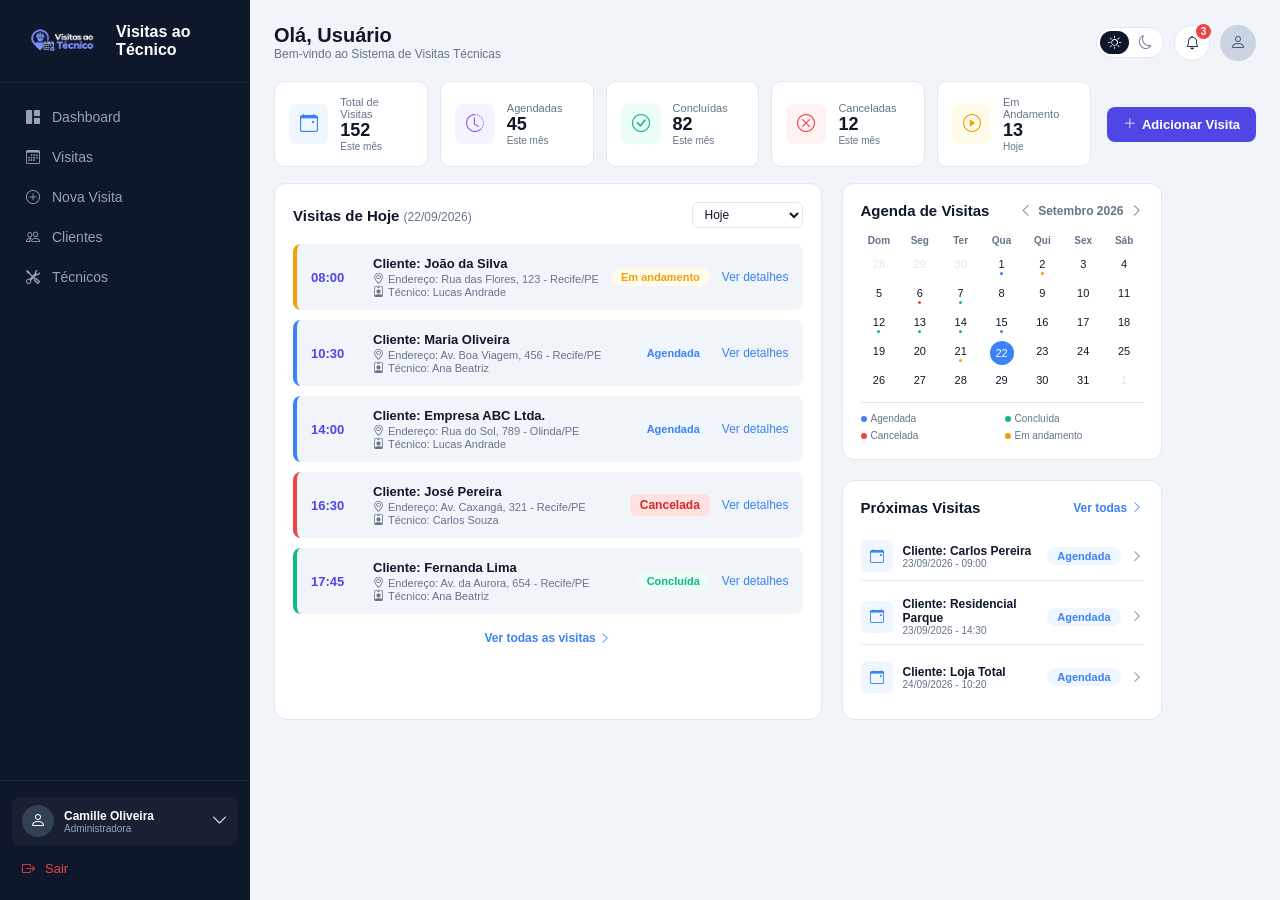
==== index.html @ baa8d4c4 "Interface do sistema de vistas técnicas" ====
<!DOCTYPE html>
<html lang="pt-BR">
<head>
  <meta charset="UTF-8">
  <meta name="viewport" content="width=device-width, initial-scale=1.0">
  <title>Visitas ao Técnico - Dashboard</title>
  
  <!-- Bootstrap Icons CDN -->
  <link rel="stylesheet" href="https://cdn.jsdelivr.net/npm/bootstrap-icons@1.11.3/font/bootstrap-icons.min.css">
  <link rel="stylesheet" href="style.css">
</head>
<body class="dashboard-body">

  <!-- Cortina para fechar sidebar no celular -->
  <div class="sidebar-backdrop" id="sidebarBackdrop"></div>

  <!-- Menu Lateral -->
  <aside class="sidebar" id="mainSidebar">
    <div class="sidebar-brand">
      <!-- COLOQUE SUA LOGO AQUI (Ajuste o src para o caminho da sua imagem) -->
      <img src="img/logo (2).png" alt="Logo" class="sidebar-logo-img" onerror="this.style.display='none'; document.getElementById('sidebar-fallback').style.display='inline-block';">
      <i id="sidebar-fallback" class="bi bi-shield-check brand-fallback-icon" style="display:none;"></i>
      <span>Visitas ao Técnico</span>
    </div>

    <nav class="sidebar-menu">
    <!-- Link para o Dashboard / Tela Inicial -->
    <a href="index.html" class="menu-item">
      <i class="bi bi-grid-1x2-fill"></i> Dashboard
    </a>
    
    <!-- Link para Detalhes / Lista de Visitas -->
    <a href="visitas.html" class="menu-item">
      <i class="bi bi-calendar3"></i> Visitas
    </a>
    
    <!-- Link para Nova Visita -->
    <a href="nova-visita.html" class="menu-item">
      <i class="bi bi-plus-circle"></i> Nova Visita
    </a>
    
    <!-- Demais links (defina # se ainda não tiver a página criada) -->
    <a href="visitas.html" class="menu-item">
      <i class="bi bi-people"></i> Clientes
    </a>
    <a href="visitas.html" class="menu-item">
      <i class="bi bi-tools"></i> Técnicos
    </a>
  </nav>

  
    <div class="sidebar-footer">
      <div class="profile-card" id="userProfileBtn">
        <div class="user-avatar"><i class="bi bi-person"></i></div>
        <div class="user-details">
          <span class="user-name">Camille Oliveira</span>
          <span class="user-role">Administradora</span>
        </div>
        <i class="bi bi-chevron-down chevron"></i>
      </div>

      <a href="login.html" class="btn-logout">
        <i class="bi bi-box-arrow-right"></i> Sair
      </a>
    </div>
  </aside>

  <!-- Conteúdo Principal -->
  <main class="page-content">
    
    <!-- Topbar -->
    <header class="topbar">
      <div class="topbar-left">
        <button class="btn-menu-toggle" id="btnToggleSidebar">
          <i class="bi bi-list"></i>
        </button>
        <div>
          <h1 class="page-title">Olá, Usuário</h1>
          <p class="page-subtitle">Bem-vindo ao Sistema de Visitas Técnicas</p>
        </div>
      </div>

      <div class="topbar-right">
        <!-- Switch de Tema -->
        <div class="theme-switcher">
          <button class="theme-btn active" id="btnThemeLight" title="Modo Claro">
            <i class="bi bi-sun"></i>
          </button>
          <button class="theme-btn" id="btnThemeDark" title="Modo Escuro">
            <i class="bi bi-moon"></i>
          </button>
        </div>

        <!-- Notificações -->
        <button class="btn-icon notification-btn" title="Notificações">
          <i class="bi bi-bell"></i>
          <span class="dot-badge">3</span>
        </button>

        <!-- Avatar Topo -->
        <div class="header-avatar">
          <i class="bi bi-person"></i>
        </div>
      </div>
    </header>

    <!-- Indicadores KPI -->
    <section class="kpi-row">
      <div class="kpi-cards">
        <div class="kpi-card">
          <div class="kpi-icon icon-blue"><i class="bi bi-calendar-event"></i></div>
          <div class="kpi-info">
            <span class="title">Total de Visitas</span>
            <span class="number">152</span>
            <span class="period">Este mês</span>
          </div>
        </div>

        <div class="kpi-card">
          <div class="kpi-icon icon-purple"><i class="bi bi-clock-history"></i></div>
          <div class="kpi-info">
            <span class="title">Agendadas</span>
            <span class="number">45</span>
            <span class="period">Este mês</span>
          </div>
        </div>

        <div class="kpi-card">
          <div class="kpi-icon icon-green"><i class="bi bi-check-circle"></i></div>
          <div class="kpi-info">
            <span class="title">Concluídas</span>
            <span class="number">82</span>
            <span class="period">Este mês</span>
          </div>
        </div>

        <div class="kpi-card">
          <div class="kpi-icon icon-red"><i class="bi bi-x-circle"></i></div>
          <div class="kpi-info">
            <span class="title">Canceladas</span>
            <span class="number">12</span>
            <span class="period">Este mês</span>
          </div>
        </div>

        <div class="kpi-card">
          <div class="kpi-icon icon-amber"><i class="bi bi-play-circle"></i></div>
          <div class="kpi-info">
            <span class="title">Em Andamento</span>
            <span class="number">13</span>
            <span class="period">Hoje</span>
          </div>
        </div>
      </div>

    <!-- Depois (Pronto para navegar): -->
     <a href="nova-visita.html" class="btn-primary-action" style="text-decoration: none;">
       <i class="bi bi-plus-lg"></i> Adicionar Visita
     </a>

    <!-- Painéis do Dashboard -->
    <div class="dashboard-content">
      
      <!-- Visitas de Hoje -->
      <section class="card-panel visits-panel">
        <div class="panel-header">
          <h2>Visitas de Hoje <span class="date-highlight" id="currentDateLabel">(22/09/2026)</span></h2>
          <select class="select-filter" id="periodFilter">
            <option value="hoje">Hoje</option>
            <option value="amanha">Amanhã</option>
            <option value="semana">Esta Semana</option>
          </select>
        </div>

        <div class="visit-items">
          <!-- Item 1 -->
          <div class="visit-card border-amber">
            <div class="time">08:00</div>
            <div class="info">
              <h3><strong>Cliente:</strong> João da Silva</h3>
              <p><i class="bi bi-geo-alt"></i> Endereço: Rua das Flores, 123 - Recife/PE</p>
              <p><i class="bi bi-person-badge"></i> Técnico: Lucas Andrade</p>
            </div>
            <div class="action-box">
              <span class="tag tag-amber">Em andamento</span>
              <a href="detalhes-visita.html?cliente=João da Silva&tecnico=Lucas Andrade&endereco=Rua das Flores, 123 - Recife/PE" class="btn-detail" style="text-decoration:none;">Ver detalhes</a>
            </div>
          </div>

          <!-- Item 2 -->
          <div class="visit-card border-blue">
            <div class="time">10:30</div>
            <div class="info">
              <h3><strong>Cliente:</strong> Maria Oliveira</h3>
              <p><i class="bi bi-geo-alt"></i> Endereço: Av. Boa Viagem, 456 - Recife/PE</p>
              <p><i class="bi bi-person-badge"></i> Técnico: Ana Beatriz</p>
            </div>
            <div class="action-box">
              <span class="tag tag-blue">Agendada</span>
              <a href="detalhes-visita.html?cliente=Maria Oliveira&tecnico=Ana Beatriz&endereco=Av. Boa Viagem, 456 - Recife/PE" class="btn-detail" style="text-decoration:none;">Ver detalhes</a>
            </div>
          </div>

          <!-- Item 3 -->
          <div class="visit-card border-blue">
            <div class="time">14:00</div>
            <div class="info">
              <h3><strong>Cliente:</strong> Empresa ABC Ltda.</h3>
              <p><i class="bi bi-geo-alt"></i> Endereço: Rua do Sol, 789 - Olinda/PE</p>
              <p><i class="bi bi-person-badge"></i> Técnico: Lucas Andrade</p>
            </div>
            <div class="action-box">
              <span class="tag tag-blue">Agendada</span>
              <a href="detalhes-visita.html?cliente=Empresa ABC Ltda.&tecnico=Lucas Andrade&endereco=Rua do Sol, 789 - Olinda/PE" class="btn-detail" style="text-decoration:none;">Ver detalhes</a>
            </div>
          </div>

          <!-- Item 4 -->
          <div class="visit-card border-red">
            <div class="time">16:30</div>
            <div class="info">
              <h3><strong>Cliente:</strong> José Pereira</h3>
              <p><i class="bi bi-geo-alt"></i> Endereço: Av. Caxangá, 321 - Recife/PE</p>
              <p><i class="bi bi-person-badge"></i> Técnico: Carlos Souza</p>
            </div>
            <div class="action-box">
              <span class="tag tag-red">Cancelada</span>
              <a href="detalhes-visita.html?cliente=José Pereira&tecnico=Carlos Souza&endereco=Av. Caxangá, 321 - Recife/PE" class="btn-detail" style="text-decoration:none;">Ver detalhes</a>
            </div>
          </div>

          <!-- Item 5 -->
          <div class="visit-card border-green">
            <div class="time">17:45</div>
            <div class="info">
              <h3><strong>Cliente:</strong> Fernanda Lima</h3>
              <p><i class="bi bi-geo-alt"></i> Endereço: Av. da Aurora, 654 - Recife/PE</p>
              <p><i class="bi bi-person-badge"></i> Técnico: Ana Beatriz</p>
            </div>
            <div class="action-box">
              <span class="tag tag-green">Concluída</span>
              <a href="detalhes-visita.html?cliente=Fernanda Lima&tecnico=Ana Beatriz&endereco=Av. da Aurora, 654 - Recife/PE" class="btn-detail" style="text-decoration:none;">Ver detalhes</a>
            </div>
          </div>
        </div>

        <div class="panel-footer">
          <a href="#" class="link-more">Ver todas as visitas <i class="bi bi-chevron-right"></i></a>
        </div>
      </section>

      <!-- Coluna Direita (Agenda & Próximas Visitas) -->
      <aside class="right-column">
        
        <!-- Agenda -->
        <div class="card-panel calendar-panel">
          <div class="panel-header">
            <h2>Agenda de Visitas</h2>
            <div class="calendar-controls">
              <button class="btn-arrow"><i class="bi bi-chevron-left"></i></button>
              <span>Setembro 2026</span>
              <button class="btn-arrow"><i class="bi bi-chevron-right"></i></button>
            </div>
          </div>

          <div class="mini-calendar">
            <div class="cal-head">Dom</div><div class="cal-head">Seg</div><div class="cal-head">Ter</div><div class="cal-head">Qua</div><div class="cal-head">Qui</div><div class="cal-head">Sex</div><div class="cal-head">Sáb</div>

            <div class="cal-day muted">28</div><div class="cal-day muted">29</div><div class="cal-day muted">30</div>
            <div class="cal-day">1<span class="dot blue"></span></div>
            <div class="cal-day">2<span class="dot amber"></span></div>
            <div class="cal-day">3<span class="dot purple"></span></div>
            <div class="cal-day">4<span class="dot purple"></span></div>

            <div class="cal-day">5</div>
            <div class="cal-day">6<span class="dot red"></span></div>
            <div class="cal-day">7<span class="dot green"></span></div>
            <div class="cal-day">8</div><div class="cal-day">9</div><div class="cal-day">10</div><div class="cal-day">11</div>

            <div class="cal-day">12<span class="dot green"></span></div>
            <div class="cal-day">13<span class="dot green"></span></div>
            <div class="cal-day">14<span class="dot green"></span></div>
            <div class="cal-day">15<span class="dot blue"></span></div>
            <div class="cal-day">16</div><div class="cal-day">17</div><div class="cal-day">18</div>

            <div class="cal-day">19</div><div class="cal-day">20</div>
            <div class="cal-day">21<span class="dot amber"></span></div>
            <div class="cal-day active">22</div>
            <div class="cal-day">23</div><div class="cal-day">24</div><div class="cal-day">25</div>

            <div class="cal-day">26</div><div class="cal-day">27</div><div class="cal-day">28</div><div class="cal-day">29</div><div class="cal-day">30</div><div class="cal-day">31</div>
            <div class="cal-day muted">1</div>
          </div>

          <div class="calendar-legend">
            <span><i class="legend-icon blue"></i> Agendada</span>
            <span><i class="legend-icon green"></i> Concluída</span>
            <span><i class="legend-icon red"></i> Cancelada</span>
            <span><i class="legend-icon amber"></i> Em andamento</span>
          </div>
        </div>

        <!-- Próximas Visitas -->
        <div class="card-panel next-visits-panel">
          <div class="panel-header">
            <h2>Próximas Visitas</h2>
            <a href="#" class="link-sm">Ver todas <i class="bi bi-chevron-right"></i></a>
          </div>

          <div class="next-items">
            <div class="next-item">
              <div class="item-icon"><i class="bi bi-calendar-event"></i></div>
              <div class="item-details">
                <h4><strong>Cliente:</strong> Carlos Pereira</h4>
                <p>23/09/2026 - 09:00</p>
              </div>
              <span class="tag tag-blue">Agendada</span>
              <i class="bi bi-chevron-right item-arrow"></i>
            </div>

            <div class="next-item">
              <div class="item-icon"><i class="bi bi-calendar-event"></i></div>
              <div class="item-details">
                <h4><strong>Cliente:</strong> Residencial Parque</h4>
                <p>23/09/2026 - 14:30</p>
              </div>
              <span class="tag tag-blue">Agendada</span>
              <i class="bi bi-chevron-right item-arrow"></i>
            </div>

            <div class="next-item">
              <div class="item-icon"><i class="bi bi-calendar-event"></i></div>
              <div class="item-details">
                <h4><strong>Cliente:</strong> Loja Total</h4>
                <p>24/09/2026 - 10:20</p>
              </div>
              <span class="tag tag-blue">Agendada</span>
              <i class="bi bi-chevron-right item-arrow"></i>
            </div>
          </div>
        </div>

      </aside>

    </div>
  </main>

  <script src="script.js"></script>
</body>
</html>
---- style.css ----
* {
  margin: 0;
  padding: 0;
  box-sizing: border-box;
  font-family: -apple-system, BlinkMacSystemFont, "Segoe UI", Roboto, Helvetica, Arial, sans-serif;
}

:root {
  --bg-page: #f1f5f9;
  --bg-card: #ffffff;
  --text-main: #0f172a;
  --text-sub: #64748b;
  --border-color: #e2e8f0;

  --sidebar-bg: #0f172a;
  --sidebar-text: #94a3b8;
  --sidebar-active: #4f46e5;

  --primary-color: #4f46e5;
  --primary-hover: #4338ca;

  /* Status e Ações */
  --blue: #3b82f6;
  --bg-blue: #eff6ff;
  --green: #10b981;
  --bg-green: #ecfdf5;
  --amber: #f59e0b;
  --bg-amber: #fffbeb;
  --red: #ef4444;
  --bg-red: #fef2f2;
  --purple: #8b5cf6;
  --bg-purple: #f5f3ff;
}

body.dark-mode {
  --bg-page: #0b0f19;
  --bg-card: #151e32;
  --text-main: #f8fafc;
  --text-sub: #94a3b8;
  --border-color: #26334d;

  --bg-blue: #1e293b;
  --bg-green: #14382c;
  --bg-amber: #3d2f13;
  --bg-red: #3b1919;
  --bg-purple: #2b1f47;
}

body {
  background-color: var(--bg-page);
  color: var(--text-main);
  transition: background-color 0.2s;
}

/* ==========================================================================
   ESTILOS DE LOGO (Configuração da sua imagem)
   ========================================================================== */
.brand-logo,
.sidebar-logo-img {
  max-height: 42px;
  width: auto;
  object-fit: contain;
}

.brand-fallback-icon {
  font-size: 32px;
  color: #818cf8;
}

/* ==========================================================================
   TELA DE LOGIN
   ========================================================================== */
.login-body {
  min-height: 100vh;
  background: #090d16;
  display: flex;
  align-items: center;
  justify-content: center;
  padding: 16px;
}

.login-wrapper {
  display: grid;
  grid-template-columns: 1fr 1fr;
  max-width: 900px;
  width: 100%;
  background: #0f172a;
  border-radius: 16px;
  overflow: hidden;
  border: 1px solid #1e293b;
  box-shadow: 0 20px 40px rgba(0, 0, 0, 0.4);
}

.login-banner {
  padding: 40px;
  background: #090e1a;
  color: #ffffff;
  display: flex;
  flex-direction: column;
  justify-content: center;
}

.brand-logo-container {
  display: flex;
  align-items: center;
  gap: 12px;
  margin-bottom: 8px;
}

.brand-logo-container h1 {
  font-size: 24px;
  font-weight: 700;
}

.brand-desc {
  color: #94a3b8;
  font-size: 14px;
  margin-bottom: 32px;
}

.login-features {
  list-style: none;
  display: flex;
  flex-direction: column;
  gap: 16px;
}

.login-features li {
  display: flex;
  align-items: center;
  gap: 12px;
  color: #cbd5e1;
  font-size: 14px;
}

.login-features i {
  color: #818cf8;
  font-size: 18px;
}

.login-box {
  padding: 40px;
  background: #141e33;
  display: flex;
  flex-direction: column;
  justify-content: center;
}

.login-box h2 {
  color: #ffffff;
  font-size: 24px;
  margin-bottom: 4px;
}

.login-box .subtitle {
  color: #94a3b8;
  font-size: 13px;
  margin-bottom: 24px;
}

.field-group {
  position: relative;
  margin-bottom: 16px;
}

.field-icon {
  position: absolute;
  left: 14px;
  top: 50%;
  transform: translateY(-50%);
  color: #64748b;
  font-size: 18px;
}

.field-group input {
  width: 100%;
  padding: 12px 16px 12px 42px;
  background: #0f172a;
  border: 1px solid #26334d;
  border-radius: 8px;
  color: #ffffff;
  font-size: 14px;
  outline: none;
}

.field-group input:focus {
  border-color: #6366f1;
}

.btn-toggle-pass {
  position: absolute;
  right: 12px;
  top: 50%;
  transform: translateY(-50%);
  background: none;
  border: none;
  color: #64748b;
  cursor: pointer;
  font-size: 16px;
}

.btn-submit {
  width: 100%;
  padding: 12px;
  background: #6366f1;
  color: #ffffff;
  border: none;
  border-radius: 8px;
  font-weight: 600;
  font-size: 15px;
  cursor: pointer;
  margin-top: 8px;
}

.btn-submit:hover {
  background: #4f46e5;
}

.form-links {
  text-align: center;
  margin-top: 20px;
}

.forgot-link {
  color: #818cf8;
  font-size: 13px;
  text-decoration: none;
}

.forgot-link:hover {
  text-decoration: underline;
}

/* ==========================================================================
   DASHBOARD - LAYOUT & SIDEBAR
   ========================================================================== */
.dashboard-body {
  display: flex;
  min-height: 100vh;
}

.sidebar {
  width: 250px;
  background: var(--sidebar-bg);
  color: #ffffff;
  position: fixed;
  top: 0;
  bottom: 0;
  left: 0;
  display: flex;
  flex-direction: column;
  z-index: 100;
  transition: transform 0.25s ease;
}

.sidebar-brand {
  padding: 20px;
  display: flex;
  align-items: center;
  gap: 12px;
  font-weight: 700;
  font-size: 16px;
  border-bottom: 1px solid rgba(255, 255, 255, 0.05);
}

.sidebar-menu {
  flex: 1;
  padding: 16px 12px;
  display: flex;
  flex-direction: column;
  gap: 4px;
}

.menu-item {
  display: flex;
  align-items: center;
  gap: 12px;
  padding: 10px 14px;
  color: var(--sidebar-text);
  text-decoration: none;
  border-radius: 8px;
  font-size: 14px;
  font-weight: 500;
}

.menu-item:hover {
  background: #1e293b;
  color: #ffffff;
}

.menu-item.active {
  background: var(--sidebar-active);
  color: #ffffff;
}

.sidebar-footer {
  padding: 16px 12px;
  border-top: 1px solid rgba(255, 255, 255, 0.05);
}

.profile-card {
  display: flex;
  align-items: center;
  gap: 10px;
  padding: 8px 10px;
  background: rgba(255, 255, 255, 0.04);
  border-radius: 8px;
  cursor: pointer;
  margin-bottom: 8px;
}

.user-avatar {
  width: 32px;
  height: 32px;
  border-radius: 50%;
  background: #334155;
  display: flex;
  align-items: center;
  justify-content: center;
}

.user-details {
  flex: 1;
  display: flex;
  flex-direction: column;
}

.user-name {
  font-size: 12px;
  font-weight: 600;
}

.user-role {
  font-size: 10px;
  color: #94a3b8;
}

.btn-logout {
  display: flex;
  align-items: center;
  gap: 10px;
  padding: 8px 10px;
  color: #ef4444;
  text-decoration: none;
  font-size: 13px;
  border-radius: 6px;
}

/* ==========================================================================
   CONTEÚDO PRINCIPAL
   ========================================================================== */
.page-content {
  margin-left: 250px;
  flex: 1;
  padding: 24px;
  display: flex;
  flex-direction: column;
  gap: 20px;
}

/* Topbar */
.topbar {
  display: flex;
  justify-content: space-between;
  align-items: center;
}

.topbar-left {
  display: flex;
  align-items: center;
  gap: 12px;
}

.btn-menu-toggle {
  display: none;
  background: none;
  border: none;
  font-size: 24px;
  color: var(--text-main);
  cursor: pointer;
}

.page-title {
  font-size: 20px;
  font-weight: 700;
}

.page-subtitle {
  font-size: 12px;
  color: var(--text-sub);
}

.topbar-right {
  display: flex;
  align-items: center;
  gap: 10px;
}

.theme-switcher {
  background: var(--bg-card);
  border: 1px solid var(--border-color);
  padding: 3px;
  border-radius: 20px;
  display: flex;
  gap: 2px;
}

.theme-btn {
  background: none;
  border: none;
  padding: 4px 8px;
  border-radius: 14px;
  color: var(--text-sub);
  cursor: pointer;
}

.theme-btn.active {
  background: var(--sidebar-bg);
  color: #ffffff;
}

.btn-icon {
  background: var(--bg-card);
  border: 1px solid var(--border-color);
  width: 36px;
  height: 36px;
  border-radius: 50%;
  display: flex;
  align-items: center;
  justify-content: center;
  color: var(--text-main);
  position: relative;
  cursor: pointer;
}

.dot-badge {
  position: absolute;
  top: -2px;
  right: -2px;
  background: #ef4444;
  color: #ffffff;
  font-size: 10px;
  width: 15px;
  height: 15px;
  border-radius: 50%;
  display: flex;
  align-items: center;
  justify-content: center;
  font-weight: bold;
}

.header-avatar {
  width: 36px;
  height: 36px;
  border-radius: 50%;
  background: #cbd5e1;
  display: flex;
  align-items: center;
  justify-content: center;
  color: #475569;
}

/* Cards KPI */
.kpi-row {
  display: flex;
  align-items: center;
  justify-content: space-between;
  gap: 16px;
  flex-wrap: wrap;
}

.kpi-cards {
  display: flex;
  gap: 12px;
  flex: 1;
  flex-wrap: wrap;
}

.kpi-card {
  background: var(--bg-card);
  border: 1px solid var(--border-color);
  border-radius: 10px;
  padding: 14px;
  display: flex;
  align-items: center;
  gap: 12px;
  flex: 1;
  min-width: 150px;
}

.kpi-icon {
  width: 40px;
  height: 40px;
  border-radius: 8px;
  display: flex;
  align-items: center;
  justify-content: center;
  font-size: 18px;
}

.icon-blue { background: var(--bg-blue); color: var(--blue); }
.icon-purple { background: var(--bg-purple); color: var(--purple); }
.icon-green { background: var(--bg-green); color: var(--green); }
.icon-red { background: var(--bg-red); color: var(--red); }
.icon-amber { background: var(--bg-amber); color: var(--amber); }

.kpi-info {
  display: flex;
  flex-direction: column;
}

.kpi-info .title { font-size: 11px; color: var(--text-sub); }
.kpi-info .number { font-size: 18px; font-weight: 700; }
.kpi-info .period { font-size: 10px; color: var(--text-sub); }

.btn-primary-action {
  background: var(--primary-color);
  color: #ffffff;
  border: none;
  padding: 10px 16px;
  border-radius: 8px;
  font-weight: 600;
  font-size: 13px;
  display: flex;
  align-items: center;
  gap: 6px;
  cursor: pointer;
  white-space: nowrap;
}

/* Painel principal */
.dashboard-content {
  display: grid;
  grid-template-columns: 1fr 320px;
  gap: 20px;
}

.card-panel {
  background: var(--bg-card);
  border: 1px solid var(--border-color);
  border-radius: 12px;
  padding: 18px;
}

.panel-header {
  display: flex;
  justify-content: space-between;
  align-items: center;
  margin-bottom: 16px;
}

.panel-header h2 {
  font-size: 15px;
  font-weight: 700;
}

.date-highlight {
  font-size: 12px;
  font-weight: 400;
  color: var(--text-sub);
}

.select-filter {
  padding: 4px 8px;
  border-radius: 6px;
  border: 1px solid var(--border-color);
  background: var(--bg-card);
  color: var(--text-main);
  font-size: 12px;
}

/* Lista de Visitas */
.visit-items {
  display: flex;
  flex-direction: column;
  gap: 10px;
}

.visit-card {
  display: flex;
  align-items: center;
  justify-content: space-between;
  padding: 12px 14px;
  background: var(--bg-page);
  border-radius: 8px;
  border-left: 4px solid transparent;
}

.border-amber { border-left-color: var(--amber); }
.border-blue { border-left-color: var(--blue); }
.border-red { border-left-color: var(--red); }
.border-green { border-left-color: var(--green); }

.visit-card .time {
  font-size: 13px;
  font-weight: 700;
  color: var(--primary-color);
  width: 50px;
}

.visit-card .info {
  flex: 1;
  padding: 0 12px;
}

.visit-card .info h3 {
  font-size: 13px;
  margin-bottom: 2px;
}

.visit-card .info p {
  font-size: 11px;
  color: var(--text-sub);
  display: flex;
  align-items: center;
  gap: 4px;
  margin-top: 1px;
}

.action-box {
  display: flex;
  align-items: center;
  gap: 12px;
}

.tag {
  padding: 3px 10px;
  border-radius: 10px;
  font-size: 11px;
  font-weight: 600;
}

.tag-amber { background: var(--bg-amber); color: var(--amber); }
.tag-blue { background: var(--bg-blue); color: var(--blue); }
.tag-red { background: var(--bg-red); color: var(--red); }
.tag-green { background: var(--bg-green); color: var(--green); }

.btn-detail {
  background: none;
  border: none;
  color: var(--blue);
  font-size: 12px;
  cursor: pointer;
}

.panel-footer {
  text-align: center;
  margin-top: 14px;
}

.link-more, .link-sm {
  color: var(--blue);
  text-decoration: none;
  font-size: 12px;
  font-weight: 600;
}

/* Agenda Widget */
.right-column {
  display: flex;
  flex-direction: column;
  gap: 20px;
}

.calendar-controls {
  display: flex;
  align-items: center;
  gap: 6px;
  font-size: 12px;
  font-weight: 600;
  color: var(--text-sub);
}

.btn-arrow {
  background: none;
  border: none;
  color: var(--text-sub);
  cursor: pointer;
}

.mini-calendar {
  display: grid;
  grid-template-columns: repeat(7, 1fr);
  gap: 4px;
  text-align: center;
  margin-bottom: 12px;
}

.cal-head {
  font-size: 10px;
  color: var(--text-sub);
  font-weight: 600;
  padding-bottom: 4px;
}

.cal-day {
  font-size: 11px;
  padding: 4px 0;
  display: flex;
  flex-direction: column;
  align-items: center;
  position: relative;
}

.cal-day.muted { color: var(--border-color); }

.cal-day.active {
  background: var(--blue);
  color: #ffffff;
  border-radius: 50%;
  width: 24px;
  height: 24px;
  margin: 0 auto;
  line-height: 16px;
}

.dot {
  width: 3px;
  height: 3px;
  border-radius: 50%;
  margin-top: 2px;
}

.dot.blue, .legend-icon.blue { background: var(--blue); }
.dot.green, .legend-icon.green { background: var(--green); }
.dot.red, .legend-icon.red { background: var(--red); }
.dot.amber, .legend-icon.amber { background: var(--amber); }

.calendar-legend {
  display: grid;
  grid-template-columns: 1fr 1fr;
  gap: 6px;
  font-size: 10px;
  color: var(--text-sub);
  padding-top: 10px;
  border-top: 1px solid var(--border-color);
}

.calendar-legend span {
  display: flex;
  align-items: center;
  gap: 4px;
}

.legend-icon {
  width: 6px;
  height: 6px;
  border-radius: 50%;
  display: inline-block;
}

/* Próximas Visitas */
.next-items {
  display: flex;
  flex-direction: column;
  gap: 8px;
}

.next-item {
  display: flex;
  align-items: center;
  gap: 10px;
  padding: 8px 0;
  border-bottom: 1px solid var(--border-color);
}

.next-item:last-child { border-bottom: none; }

.item-icon {
  width: 32px;
  height: 32px;
  border-radius: 6px;
  background: var(--bg-blue);
  color: var(--blue);
  display: flex;
  align-items: center;
  justify-content: center;
  font-size: 14px;
}

.item-details { flex: 1; }
.item-details h4 { font-size: 12px; }
.item-details p { font-size: 10px; color: var(--text-sub); }
.item-arrow { font-size: 12px; color: var(--text-sub); }

.sidebar-backdrop {
  display: none;
  position: fixed;
  inset: 0;
  background: rgba(0,0,0,0.5);
  z-index: 90;
}

/* Mobile */
@media (max-width: 900px) {
  .dashboard-content { grid-template-columns: 1fr; }
}

@media (max-width: 768px) {
  .login-wrapper { grid-template-columns: 1fr; }
  .login-banner { display: none; }

  .sidebar { transform: translateX(-100%); }
  .sidebar.open { transform: translateX(0); }
  .sidebar-backdrop.active { display: block; }

  .page-content { margin-left: 0; padding: 16px; }
  .btn-menu-toggle { display: block; }

  .visit-card { flex-direction: column; align-items: flex-start; gap: 8px; }
  .action-box { width: 100%; justify-content: space-between; }
}

/* ==========================================================================
   TELA: NOVA VISITA & FORMULÁRIOS
   ========================================================================== */
.form-section-title {
  font-size: 16px;
  font-weight: 700;
  margin-bottom: 20px;
}

.visit-form {
  display: flex;
  flex-direction: column;
  gap: 16px;
}

.form-row {
  display: grid;
  grid-template-columns: 1fr 1fr;
  gap: 16px;
}

.form-group {
  display: flex;
  flex-direction: column;
  gap: 6px;
}

.form-group.full-width {
  grid-column: 1 / -1;
}

.form-group label {
  font-size: 13px;
  font-weight: 600;
  color: var(--text-main);
  display: flex;
  align-items: center;
  gap: 6px;
}

.form-group label i {
  color: var(--text-sub);
}

.form-group input,
.form-group select,
.form-group textarea {
  width: 100%;
  padding: 10px 14px;
  border-radius: 8px;
  border: 1px solid var(--border-color);
  background-color: var(--bg-card);
  color: var(--text-main);
  font-size: 13px;
  outline: none;
  transition: border-color 0.2s;
}

.form-group input:focus,
.form-group select:focus,
.form-group textarea:focus {
  border-color: var(--primary-color);
}

.form-group textarea {
  resize: vertical;
}

/* Painel de Resumo */
.summary-panel {
  display: flex;
  flex-direction: column;
  gap: 16px;
}

.summary-card-box {
  background: var(--bg-page);
  border-radius: 10px;
  padding: 14px;
  display: flex;
  flex-direction: column;
  gap: 16px;
}

.summary-item {
  display: flex;
  align-items: center;
  gap: 12px;
}

.summary-icon {
  width: 36px;
  height: 36px;
  border-radius: 8px;
  background: var(--bg-blue);
  color: var(--blue);
  display: flex;
  align-items: center;
  justify-content: center;
  font-size: 16px;
}

.summary-info {
  display: flex;
  flex-direction: column;
}

.summary-label {
  font-size: 11px;
  color: var(--text-sub);
}

.summary-value {
  font-size: 13px;
  font-weight: 600;
  color: var(--text-main);
}

.summary-value.muted {
  color: var(--text-sub);
  font-weight: 400;
}

.summary-actions {
  display: flex;
  flex-direction: column;
  gap: 8px;
  margin-top: 8px;
}

.full-btn {
  width: 100%;
  justify-content: center;
}

.btn-secondary-action {
  display: block;
  text-align: center;
  padding: 10px;
  border-radius: 8px;
  border: 1px solid var(--border-color);
  background: transparent;
  color: var(--text-sub);
  text-decoration: none;
  font-size: 13px;
  font-weight: 600;
  transition: background 0.2s;
}

.btn-secondary-action:hover {
  background: var(--bg-page);
}

@media (max-width: 600px) {
  .form-row {
    grid-template-columns: 1fr;
  }
}

/* Campo de texto com ícone */
.input-with-icon {
  position: relative;
  display: flex;
  align-items: center;
}

.input-with-icon i {
  position: absolute;
  left: 12px;
  color: var(--text-sub);
  font-size: 16px;
  pointer-events: none;
}

.input-with-icon input {
  width: 100%;
  padding: 10px 12px 10px 38px; /* Espaço para o ícone na esquerda */
  border: 1px solid var(--border-color);
  border-radius: 8px;
  background-color: var(--bg-card);
  color: var(--text-main);
  font-size: 14px;
  outline: none;
  transition: border-color 0.2s;
}

.input-with-icon input:focus {
  border-color: var(--primary-color);
}

/* ==========================================================================
   TELA: DETALHES DA VISITA
   ========================================================================== */
.details-top-bar {
  display: flex;
  justify-content: space-between;
  align-items: center;
  margin-bottom: 8px;
}

.btn-back {
  display: flex;
  align-items: center;
  gap: 8px;
  background: var(--bg-card);
  border: 1px solid var(--border-color);
  padding: 8px 14px;
  border-radius: 8px;
  color: var(--text-main);
  font-size: 13px;
  font-weight: 600;
  text-decoration: none;
  transition: background 0.2s;
}

.btn-back:hover {
  background: var(--bg-page);
}

.main-details-column {
  display: flex;
  flex-direction: column;
  gap: 20px;
}

.details-list {
  display: flex;
  flex-direction: column;
  gap: 20px;
}

.detail-row {
  display: flex;
  gap: 16px;
  align-items: flex-start;
}

.detail-icon {
  width: 40px;
  height: 40px;
  border-radius: 10px;
  background: var(--bg-purple);
  color: var(--purple);
  display: flex;
  align-items: center;
  justify-content: center;
  font-size: 18px;
  flex-shrink: 0;
}

.detail-content {
  display: flex;
  flex-direction: column;
  gap: 2px;
}

.detail-header-title {
  display: flex;
  align-items: center;
  gap: 12px;
}

.detail-header-title h3 {
  font-size: 16px;
  font-weight: 700;
}

.detail-label {
  font-size: 11px;
  color: var(--text-sub);
}

.detail-title {
  font-size: 14px;
  font-weight: 600;
  color: var(--text-main);
}

.detail-obs {
  font-size: 13px;
  color: var(--text-sub);
  line-height: 1.4;
  margin-top: 4px;
}

/* Lista de Participantes */
.participants-panel {
  margin-top: 0;
}

.participants-list {
  display: flex;
  flex-direction: column;
  gap: 12px;
}

.participant-item {
  display: flex;
  align-items: center;
  gap: 12px;
  padding: 10px 0;
  border-bottom: 1px solid var(--border-color);
}

.participant-item:last-child {
  border-bottom: none;
}

.participant-avatar {
  width: 36px;
  height: 36px;
  border-radius: 50%;
  background: #cbd5e1;
  display: flex;
  align-items: center;
  justify-content: center;
  color: #475569;
}

.participant-info {
  flex: 1;
}

.participant-info h4 {
  font-size: 13px;
  font-weight: 600;
}

.participant-info p {
  font-size: 11px;
  color: var(--text-sub);
}

/* Painel de Ações */
.actions-panel h2 {
  font-size: 15px;
  font-weight: 700;
  margin-bottom: 16px;
}

.action-buttons-list {
  display: flex;
  flex-direction: column;
  gap: 10px;
}

.btn-action-outline,
.btn-action-danger {
  width: 100%;
  padding: 10px 14px;
  border-radius: 8px;
  font-size: 13px;
  font-weight: 600;
  display: flex;
  align-items: center;
  gap: 10px;
  cursor: pointer;
  background: transparent;
  transition: all 0.2s;
}

.btn-action-outline {
  border: 1px solid var(--border-color);
  color: var(--text-main);
}

.btn-action-outline:hover {
  background: var(--bg-page);
  border-color: var(--primary-color);
  color: var(--primary-color);
}

.btn-action-danger {
  border: 1px solid var(--bg-red);
  background: var(--bg-red);
  color: var(--red);
}

.btn-action-danger:hover {
  background: var(--red);
  color: #ffffff;
}

/* ==========================================================================
   TELA: PARTICIPANTES DA VISITA
   ========================================================================== */
.visit-summary-banner {
  display: flex;
  align-items: center;
  justify-content: space-between;
  gap: 16px;
  flex-wrap: wrap;
  padding: 16px 20px;
}

.banner-left {
  display: flex;
  align-items: center;
  gap: 12px;
}

.banner-title {
  font-size: 16px;
  font-weight: 700;
}

.banner-subtitle {
  font-size: 12px;
  color: var(--text-sub);
}

.banner-center {
  display: flex;
  flex-direction: column;
  gap: 4px;
  font-size: 13px;
  color: var(--text-main);
}

.banner-center p {
  display: flex;
  align-items: center;
  gap: 6px;
}

.banner-center i {
  color: var(--text-sub);
}

/* Tabela Customizada */
.participants-table-card {
  padding: 20px;
}

.table-responsive {
  width: 100%;
  overflow-x: auto;
  margin-top: 10px;
}

.custom-table {
  width: 100%;
  border-collapse: collapse;
  text-align: left;
}

.custom-table th {
  padding: 12px 14px;
  font-size: 12px;
  font-weight: 600;
  color: var(--text-sub);
  border-bottom: 1px solid var(--border-color);
}

.custom-table td {
  padding: 14px;
  font-size: 13px;
  border-bottom: 1px solid var(--border-color);
  color: var(--text-main);
}

.custom-table tr:last-child td {
  border-bottom: none;
}

.user-cell {
  display: flex;
  align-items: center;
  gap: 10px;
}

.user-cell-avatar {
  width: 32px;
  height: 32px;
  border-radius: 50%;
  background: #cbd5e1;
  display: flex;
  align-items: center;
  justify-content: center;
  color: #475569;
}

.user-cell-name {
  font-weight: 600;
}

.text-right {
  text-align: right;
}

.btn-table-action {
  background: none;
  border: none;
  color: var(--text-sub);
  font-size: 18px;
  cursor: pointer;
  padding: 4px 8px;
  border-radius: 6px;
}

.btn-table-action:hover {
  background: var(--bg-page);
  color: var(--text-main);
}

/* Paginação */
.table-pagination-footer {
  display: flex;
  align-items: center;
  justify-content: space-between;
  margin-top: 16px;
  padding-top: 16px;
  border-top: 1px solid var(--border-color);
}

.pagination-info {
  font-size: 12px;
  color: var(--text-sub);
}

.pagination-controls {
  display: flex;
  align-items: center;
  gap: 6px;
}

.btn-page {
  min-width: 28px;
  height: 28px;
  border: 1px solid var(--border-color);
  background: var(--bg-card);
  color: var(--text-main);
  border-radius: 6px;
  font-size: 12px;
  cursor: pointer;
  display: flex;
  align-items: center;
  justify-content: center;
}

.btn-page.active {
  background: var(--primary-color);
  color: #ffffff;
  border-color: var(--primary-color);
}

.btn-page:disabled {
  opacity: 0.5;
  cursor: not-allowed;
}

/* Modal */
.modal-overlay {
  display: none;
  position: fixed;
  inset: 0;
  background: rgba(0, 0, 0, 0.5);
  z-index: 200;
  align-items: center;
  justify-content: center;
  padding: 16px;
}

.modal-overlay.active {
  display: flex;
}

.modal-card {
  background: var(--bg-card);
  border-radius: 12px;
  width: 100%;
  max-width: 450px;
  overflow: hidden;
  border: 1px solid var(--border-color);
  box-shadow: 0 10px 25px rgba(0, 0, 0, 0.2);
}

.modal-header {
  padding: 16px 20px;
  border-bottom: 1px solid var(--border-color);
  display: flex;
  justify-content: space-between;
  align-items: center;
}

.modal-header h3 {
  font-size: 16px;
  font-weight: 700;
}

.btn-close-modal {
  background: none;
  border: none;
  color: var(--text-sub);
  font-size: 16px;
  cursor: pointer;
}

.modal-body {
  padding: 20px;
  display: flex;
  flex-direction: column;
  gap: 14px;
}

.modal-footer {
  padding: 14px 20px;
  border-top: 1px solid var(--border-color);
  display: flex;
  justify-content: flex-end;
  gap: 10px;
}

/* Tag para status Cancelado */
.tag-red {
  background-color: #fee2e2;
  color: #dc2626;
  padding: 4px 10px;
  border-radius: 6px;
  font-size: 12px;
  font-weight: 600;
  display: inline-block;
}

/* ==========================================================================
   TELA: LISTAGEM DE VISITAS / CLIENTES / TÉCNICOS
   ========================================================================== */
.filter-bar {
  display: flex;
  justify-content: space-between;
  align-items: center;
  gap: 16px;
  margin-bottom: 20px;
  flex-wrap: wrap;
}

.filter-inputs {
  display: flex;
  align-items: center;
  gap: 12px;
  flex: 1;
  max-width: 600px;
}

.search-input-wrapper {
  position: relative;
  flex: 1;
}

.search-input-wrapper i {
  position: absolute;
  left: 12px;
  top: 50%;
  transform: translateY(-50%);
  color: var(--text-sub);
  font-size: 14px;
}

.search-input-wrapper input {
  width: 100%;
  padding: 10px 12px 10px 36px;
  border-radius: 8px;
  border: 1px solid var(--border-color);
  background: var(--bg-card);
  color: var(--text-main);
  font-size: 13px;
  outline: none;
}

.select-wrapper select {
  padding: 10px 14px;
  border-radius: 8px;
  border: 1px solid var(--border-color);
  background: var(--bg-card);
  color: var(--text-main);
  font-size: 13px;
  outline: none;
  cursor: pointer;
}

/* Avatares com Iniciais */
.avatar-circle {
  width: 32px;
  height: 32px;
  border-radius: 50%;
  display: flex;
  align-items: center;
  justify-content: center;
  font-size: 11px;
  font-weight: 700;
  color: #ffffff;
  flex-shrink: 0;
}

.bg-blue {
  background-color: #6366f1;
}

.user-cell {
  display: flex;
  align-items: center;
  gap: 10px;
}

.user-name-text {
  font-weight: 600;
  color: var(--text-main);
}

.num-col {
  color: var(--text-sub);
  font-weight: 500;
}

/* Botão de Olho na Tabela */
.btn-table-icon {
  color: var(--text-sub);
  font-size: 16px;
  padding: 6px;
  border-radius: 6px;
  text-decoration: none;
  display: inline-flex;
  align-items: center;
  justify-content: center;
  transition: all 0.2s;
}

.btn-table-icon:hover {
  color: var(--primary-color);
  background-color: var(--bg-page);
}

.text-center {
  text-align: center;
}

/* Badges de Usuário do Topo e Rodapé */
.user-avatar-badge, .header-avatar-badge {
  width: 34px;
  height: 34px;
  border-radius: 50%;
  background-color: #6366f1;
  color: #ffffff;
  display: flex;
  align-items: center;
  justify-content: center;
  font-size: 12px;
  font-weight: 700;
}
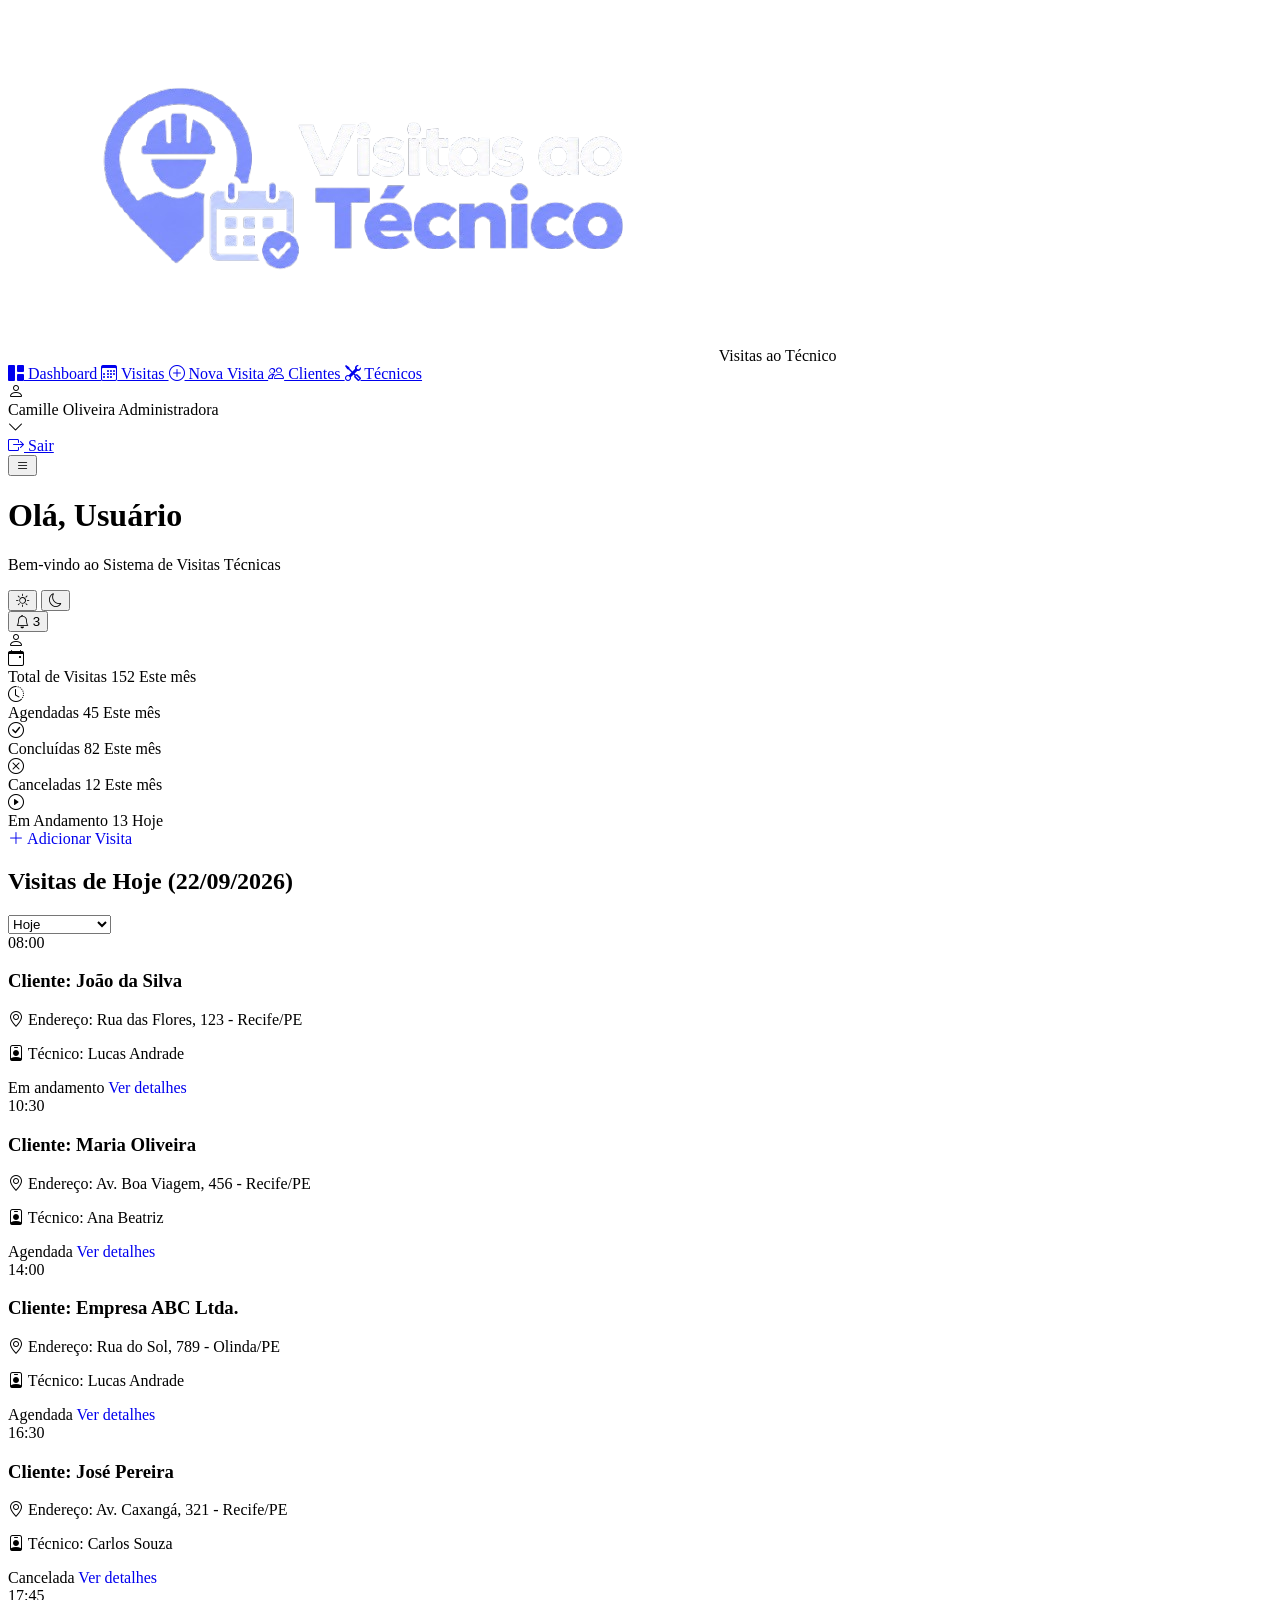
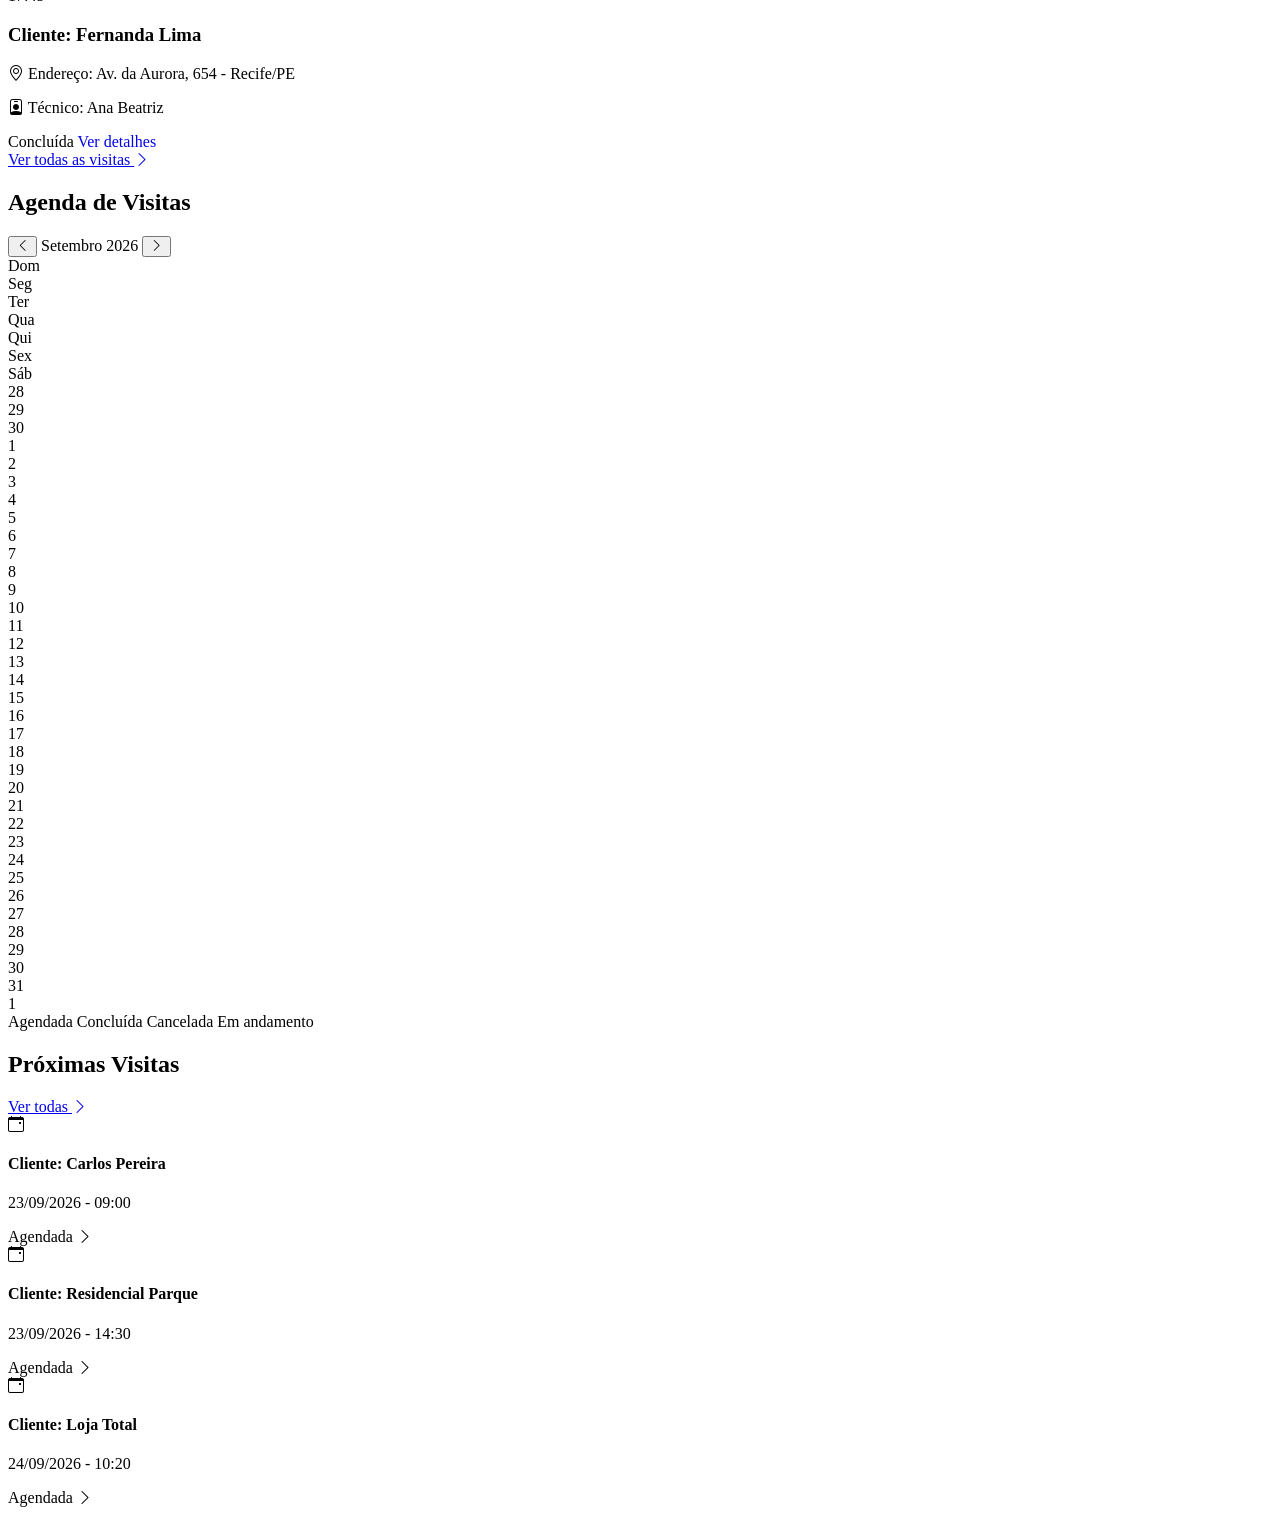
==== commit 64df3b70: "Add files via upload" ====
--- a/index.html
+++ b/index.html
@@ -7,7 +7,7 @@
   
   <!-- Bootstrap Icons CDN -->
   <link rel="stylesheet" href="https://cdn.jsdelivr.net/npm/bootstrap-icons@1.11.3/font/bootstrap-icons.min.css">
-  <link rel="stylesheet" href="style.css">
+  <link rel="stylesheet" href="static/style.css">
 </head>
 <body class="dashboard-body">
 
@@ -17,7 +17,6 @@
   <!-- Menu Lateral -->
   <aside class="sidebar" id="mainSidebar">
     <div class="sidebar-brand">
-      <!-- COLOQUE SUA LOGO AQUI (Ajuste o src para o caminho da sua imagem) -->
       <img src="img/logo (2).png" alt="Logo" class="sidebar-logo-img" onerror="this.style.display='none'; document.getElementById('sidebar-fallback').style.display='inline-block';">
       <i id="sidebar-fallback" class="bi bi-shield-check brand-fallback-icon" style="display:none;"></i>
       <span>Visitas ao Técnico</span>
@@ -345,6 +344,6 @@
     </div>
   </main>
 
-  <script src="script.js"></script>
+  <script src="static/script.js"></script>
 </body>
 </html>
